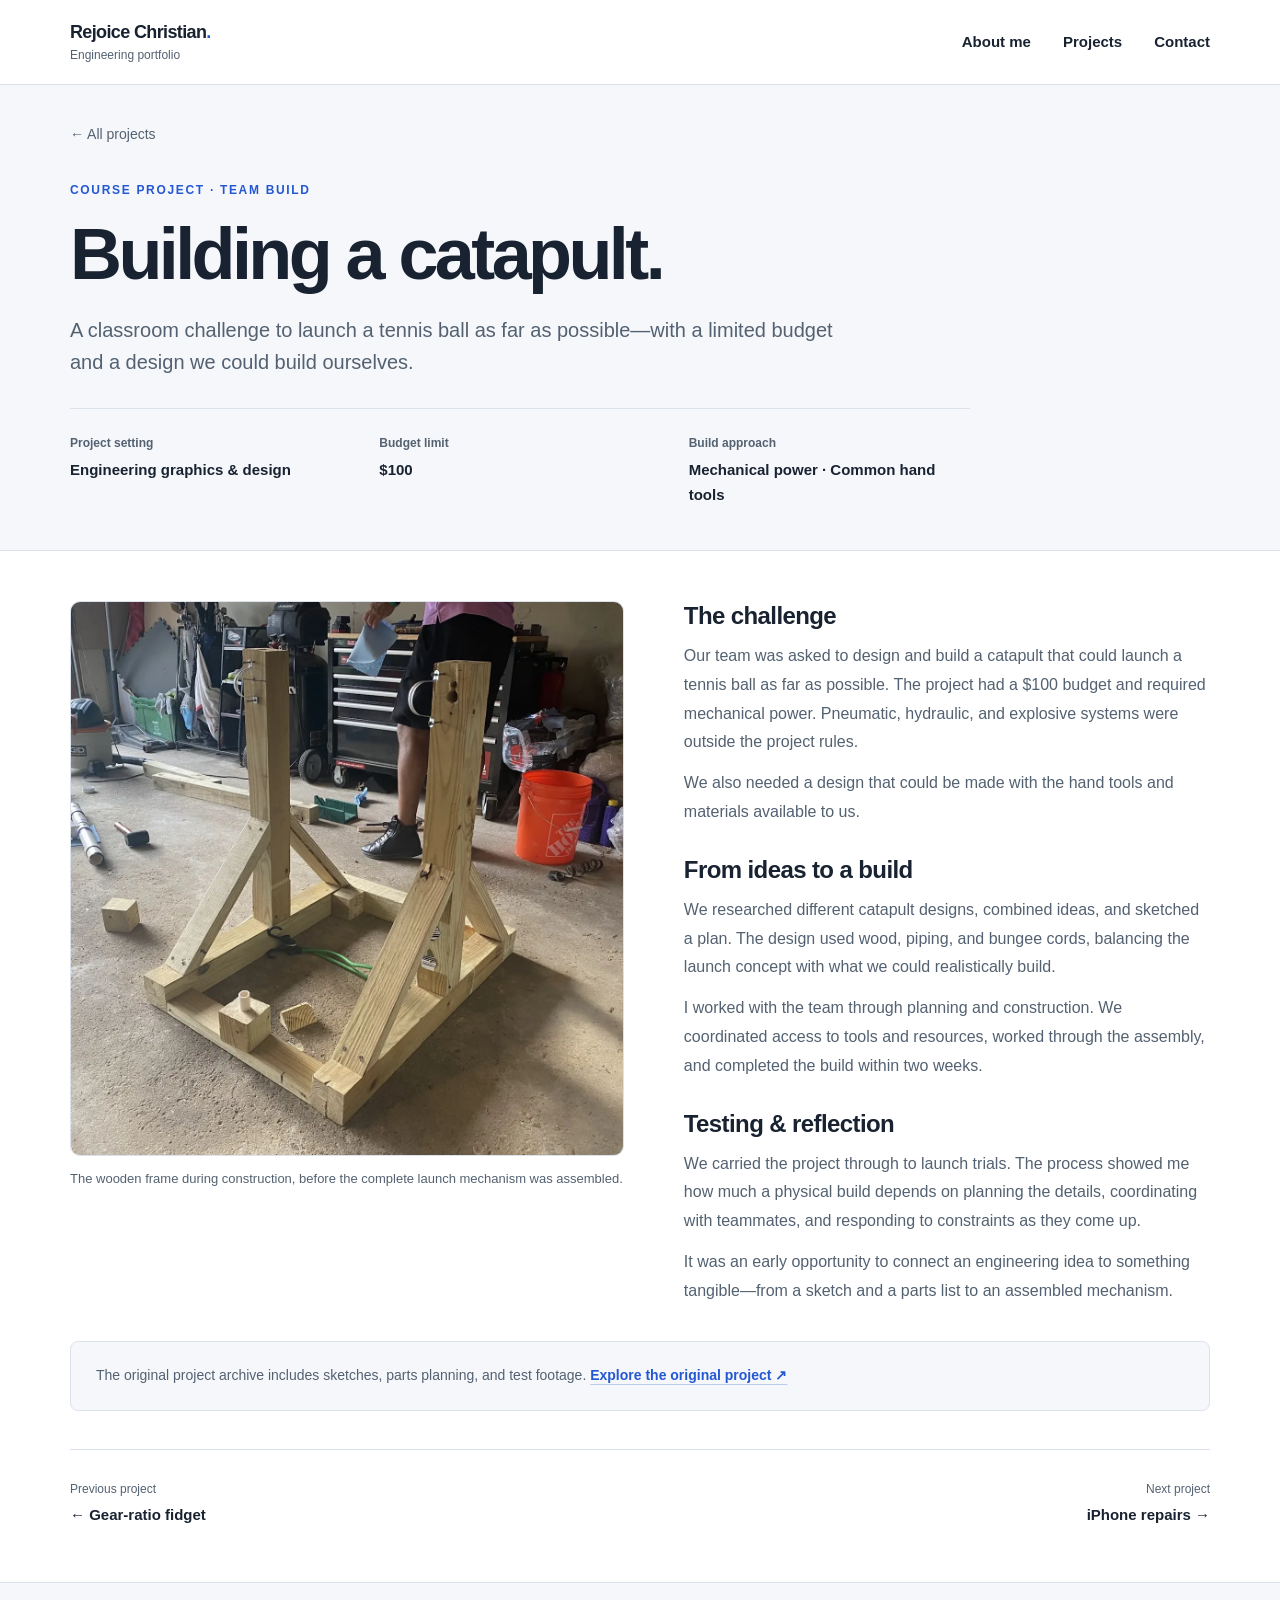
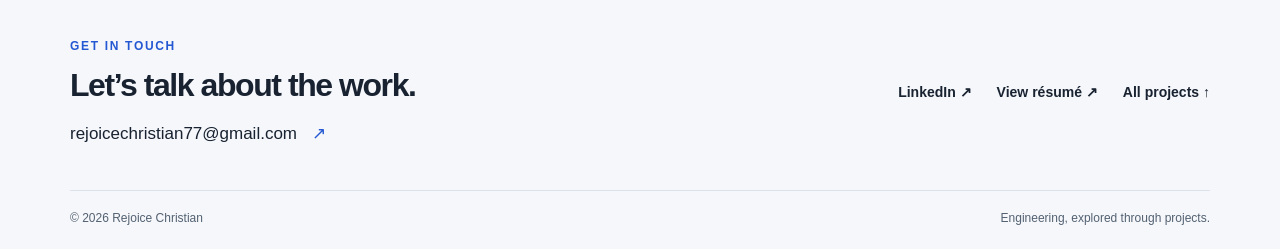
==== projects/catapult.html @ a97dcc9b "Refocus portfolio on About Me and engineering project case studies" ====
<!DOCTYPE html>
<html lang="en">
<head>
  <meta charset="UTF-8">
  <meta name="viewport" content="width=device-width, initial-scale=1">
  <title>Catapult | Rejoice Christian</title>
  <meta name="description" content="A team catapult project by Rejoice Christian: designing and building a tennis-ball launcher with a $100 budget and common hand tools.">
  <meta name="theme-color" content="#2458d3">
  <link rel="icon" href="../assets/favicon.svg" type="image/svg+xml">
  <link rel="stylesheet" href="../styles.css">
</head>
<body class="project-page" id="top">
  <a class="skip-link" href="#main-content">Skip to main content</a>
  <header class="site-header">
    <nav class="container nav-shell" aria-label="Primary navigation">
      <a class="brand" href="../index.html"><strong>Rejoice Christian<span class="accent">.</span></strong><span>Engineering portfolio</span></a>
      <div class="nav-links"><a href="../index.html#about">About me</a><a href="../index.html#work">Projects</a><a href="#contact">Contact</a></div>
    </nav>
  </header>
  <main id="main-content">
    <section class="case-header" aria-labelledby="project-title">
      <div class="container">
        <a class="back-link" href="../index.html#work">← All projects</a>
        <p class="eyebrow">Course project · Team build</p>
        <h1 id="project-title">Building a catapult.</h1>
        <p class="case-intro">A classroom challenge to launch a tennis ball as far as possible—with a limited budget and a design we could build ourselves.</p>
        <dl class="project-facts"><div><dt>Project setting</dt><dd>Engineering graphics &amp; design</dd></div><div><dt>Budget limit</dt><dd>$100</dd></div><div><dt>Build approach</dt><dd>Mechanical power · Common hand tools</dd></div></dl>
      </div>
    </section>
    <div class="container case-content">
      <div class="case-layout">
        <figure>
          <div class="case-image"><img src="../assets/projects/catapult-frame.webp" width="1200" height="1202" alt="Wooden base, uprights, and diagonal supports of the catapult during construction"></div>
          <figcaption>The wooden frame during construction, before the complete launch mechanism was assembled.</figcaption>
        </figure>
        <div class="case-copy">
          <section><h2>The challenge</h2><p>Our team was asked to design and build a catapult that could launch a tennis ball as far as possible. The project had a $100 budget and required mechanical power. Pneumatic, hydraulic, and explosive systems were outside the project rules.</p><p>We also needed a design that could be made with the hand tools and materials available to us.</p></section>
          <section><h2>From ideas to a build</h2><p>We researched different catapult designs, combined ideas, and sketched a plan. The design used wood, piping, and bungee cords, balancing the launch concept with what we could realistically build.</p><p>I worked with the team through planning and construction. We coordinated access to tools and resources, worked through the assembly, and completed the build within two weeks.</p></section>
          <section><h2>Testing &amp; reflection</h2><p>We carried the project through to launch trials. The process showed me how much a physical build depends on planning the details, coordinating with teammates, and responding to constraints as they come up.</p><p>It was an early opportunity to connect an engineering idea to something tangible—from a sketch and a parts list to an assembled mechanism.</p></section>
        </div>
      </div>
      <p class="archive-link">The original project archive includes sketches, parts planning, and test footage. <a class="inline-link" href="https://sites.google.com/view/rejoicechristian/catapult-project" target="_blank" rel="noreferrer">Explore the original project ↗</a></p>
      <nav class="project-pagination" aria-label="Project navigation"><a href="gear-fidget.html"><span>Previous project</span>← Gear-ratio fidget</a><a class="next-project" href="iphone.html"><span>Next project</span>iPhone repairs →</a></nav>
    </div>
  </main>
  <footer class="site-footer" id="contact">
    <div class="container footer-top">
      <div><p class="eyebrow">Get in touch</p><h2>Let’s talk about the work.</h2><a class="contact-email" href="mailto:rejoicechristian77@gmail.com">rejoicechristian77@gmail.com <span aria-hidden="true">↗</span></a></div>
      <div class="footer-links"><a href="https://www.linkedin.com/in/rejoice-christian14" target="_blank" rel="noreferrer">LinkedIn ↗</a><a href="../assets/rejoice-christian-resume.pdf" target="_blank" rel="noreferrer">View résumé ↗</a><a href="../index.html#work">All projects ↑</a></div>
    </div>
    <div class="container footer-bottom"><span>© 2026 Rejoice Christian</span><span>Engineering, explored through projects.</span></div>
  </footer>
</body>
</html>
---- styles.css ----
/* Shared styles for the portfolio and project pages. */
:root {
  --ink: #182230;
  --muted: #536171;
  --blue: #2458d3;
  --blue-dark: #1741a4;
  --paper: #f5f7fb;
  --line: #dce2eb;
  --white: #fff;
}
*, *::before, *::after { box-sizing: border-box; }
html { scroll-behavior: smooth; scroll-padding-top: 108px; }
body { margin: 0; color: var(--ink); background: var(--white); font: 16px/1.65 "Segoe UI", Arial, sans-serif; -webkit-font-smoothing: antialiased; }
a { color: inherit; text-decoration: none; }
img { display: block; max-width: 100%; }
h1, h2, h3, p, figure { margin: 0; }
a, summary { -webkit-tap-highlight-color: transparent; }
a:focus-visible, summary:focus-visible { outline: 3px solid var(--blue); outline-offset: 6px; border-radius: 3px; }
::selection { color: var(--ink); background: #d4e2ff; }
.container { width: min(1140px, calc(100% - 64px)); margin-inline: auto; }
.accent { color: var(--blue); }
.skip-link { position: fixed; z-index: 100; top: 10px; left: 12px; padding: 10px 16px; background: var(--ink); color: white; transform: translateY(-150%); }
.skip-link:focus { transform: translateY(0); }
.site-header { position: sticky; top: 0; z-index: 20; border-bottom: 1px solid var(--line); background: rgba(255,255,255,.97); }
.nav-shell { min-height: 84px; display: flex; align-items: center; justify-content: space-between; gap: 24px; }
.brand { display: flex; flex-direction: column; line-height: 1.25; }
.brand strong { font-size: 18px; letter-spacing: -.035em; }
.brand > span { margin-top: 5px; font-size: 12px; color: var(--muted); }
.nav-links { display: flex; gap: 32px; align-items: center; font-size: 15px; font-weight: 600; }
.nav-links a { padding-block: 8px; }
.nav-links a:hover, .text-link:hover, .footer-links a:hover, .back-link:hover { color: var(--blue); }
.eyebrow { margin-bottom: 15px; color: var(--blue); font-size: 12px; font-weight: 700; letter-spacing: .14em; text-transform: uppercase; }
.about-section { padding: 58px 0 64px; background: var(--paper); }
.about-layout { display: grid; grid-template-columns: 1.25fr .8fr; column-gap: clamp(48px, 7vw, 110px); align-items: start; }
.about-heading { grid-column: 1; grid-row: 1; }
.about-heading h1 { font-size: clamp(56px, 6.9vw, 82px); font-weight: 700; line-height: .99; letter-spacing: -.055em; }
.portrait { grid-column: 2; grid-row: 1 / 3; align-self: center; width: 100%; max-width: 354px; justify-self: end; overflow: hidden; border-radius: 16px; background: #e0e4e9; }
.portrait img { width: 100%; height: auto; aspect-ratio: 4 / 5; object-fit: cover; object-position: center 27%; }
.about-story { grid-column: 1; grid-row: 2; margin-top: 26px; max-width: 600px; }
.about-story .lead { font-size: 20px; line-height: 1.55; color: var(--ink); }
.about-story p + p { margin-top: 16px; font-size: 17px; line-height: 1.7; color: var(--muted); }
.intro-actions { display: flex; align-items: center; gap: 27px; margin-top: 27px; }
.button { display: inline-flex; align-items: center; justify-content: center; gap: 24px; padding: 12px 20px; border: 1px solid var(--blue); border-radius: 6px; background: var(--blue); color: white; font-size: 14px; font-weight: 650; transition: background .15s ease; }
.button:hover { background: var(--blue-dark); }
.text-link { font-size: 14px; font-weight: 650; }
.text-link span { margin-left: 8px; }
.section { padding: 70px 0; }
.section-heading { display: flex; align-items: end; justify-content: space-between; gap: 36px; margin-bottom: 32px; }
.section-heading h2, .footer-top h2 { font-size: clamp(30px, 3.3vw, 42px); line-height: 1.18; letter-spacing: -.045em; font-weight: 650; }
.section-heading > p { max-width: 390px; color: var(--muted); font-size: 15px; line-height: 1.7; }
.section-heading .eyebrow { margin-bottom: 10px; }
.project-grid { display: grid; grid-template-columns: repeat(2, minmax(0, 1fr)); gap: 28px; }
.project-card { border: 1px solid var(--line); border-radius: 12px; overflow: hidden; background: white; transition: border-color .18s ease, box-shadow .18s ease; }
.project-card:hover { border-color: #a5b9e7; box-shadow: 0 8px 24px rgba(24,34,48,.07); }
.project-card-link { display: flex; flex-direction: column; height: 100%; }
.project-card-link:focus-visible { outline-offset: -4px; }
.project-cover { overflow: hidden; background: #e9edf3; }
.project-cover img { width: 100%; height: 290px; object-fit: cover; object-position: center 58%; transition: transform .25s ease; }
.speaker-cover img { object-position: center 69%; }
.gear-cover img { object-position: center 69%; }
.project-card:hover .project-cover img { transform: scale(1.025); }
.project-card-copy { display: flex; flex-direction: column; flex-grow: 1; padding: 22px 23px 23px; }
.project-type { display: block; font-size: 12px; font-weight: 600; color: var(--muted); line-height: 1.5; }
.project-card h3 { margin: 9px 0 10px; font-size: 26px; font-weight: 650; letter-spacing: -.04em; line-height: 1.25; }
.project-card-copy > p:not(.project-type) { color: var(--muted); font-size: 15px; line-height: 1.7; }
.project-link { display: flex; justify-content: space-between; align-items: center; margin-top: auto; padding-top: 26px; font-size: 14px; font-weight: 650; color: var(--blue); }
.project-link > span { font-size: 20px; line-height: 1; }
.industry-section { background: var(--paper); border-block: 1px solid var(--line); }
.project-accordion { border-top: 1px solid var(--line); }
.project-detail { border-bottom: 1px solid var(--line); }
.project-detail summary { display: grid; grid-template-columns: 34px 1fr 28px; align-items: center; gap: 24px; padding: 26px 0; cursor: pointer; list-style: none; }
.project-detail summary::-webkit-details-marker { display: none; }
.project-number { font-size: 13px; color: var(--muted); font-variant-numeric: tabular-nums; }
.detail-title { display: block; margin-top: 5px; font-size: 26px; line-height: 1.3; font-weight: 600; letter-spacing: -.025em; }
.expand-icon { width: 28px; font-size: 28px; line-height: 1; color: var(--blue); text-align: center; transition: transform .15s ease; }
.project-detail[open] .expand-icon { transform: rotate(45deg); }
.project-detail summary:hover .detail-title { color: var(--blue); }
.detail-body { display: grid; grid-template-columns: repeat(3, minmax(0, 1fr)); gap: 26px; padding: 0 0 30px 58px; }
.detail-body h3 { font-size: 14px; font-weight: 650; margin-bottom: 9px; }
.detail-body p { font-size: 15px; color: var(--muted); line-height: 1.75; }
.confidentiality-note { max-width: 740px; margin-top: 22px; font-size: 13px; line-height: 1.7; color: var(--muted); }
.site-footer { padding: 54px 0 20px; }
.footer-top { display: flex; justify-content: space-between; align-items: center; gap: 36px; padding-bottom: 42px; }
.footer-top h2 { font-size: 32px; }
.footer-top .eyebrow { margin-bottom: 10px; }
.contact-email { display: inline-block; font-size: 17px; margin-top: 15px; text-underline-offset: 5px; overflow-wrap: anywhere; }
.contact-email:hover { text-decoration: underline; }
.contact-email span { color: var(--blue); margin-left: 10px; }
.footer-links { display: flex; align-items: center; gap: 25px; font-size: 14px; font-weight: 600; }
.footer-bottom { display: flex; justify-content: space-between; gap: 20px; padding-top: 18px; border-top: 1px solid var(--line); font-size: 12px; color: var(--muted); }
/* Project detail pages. */
.case-header { padding: 36px 0 42px; background: var(--paper); border-bottom: 1px solid var(--line); }
.back-link { display: inline-flex; align-items: center; gap: 10px; color: var(--muted); font-size: 14px; margin-bottom: 35px; }
.case-header h1 { max-width: 900px; font-size: clamp(44px, 6vw, 72px); line-height: 1.08; letter-spacing: -.05em; }
.case-intro { max-width: 770px; margin-top: 20px; color: var(--muted); font-size: 20px; line-height: 1.6; }
.project-facts { display: grid; grid-template-columns: repeat(3, 1fr); gap: 28px; max-width: 900px; padding-top: 25px; margin: 30px 0 0; border-top: 1px solid var(--line); }
.project-facts dt { margin-bottom: 5px; color: var(--muted); font-size: 12px; font-weight: 600; }
.project-facts dd { margin: 0; font-size: 15px; font-weight: 600; }
.case-content { padding-top: 50px; padding-bottom: 54px; }
.case-layout { display: grid; grid-template-columns: 1fr .95fr; gap: 60px; align-items: start; }
.case-image { background: var(--paper); border-radius: 10px; overflow: hidden; border: 1px solid var(--line); }
.case-image img { width: 100%; max-height: 660px; height: auto; object-fit: contain; }
figcaption { color: var(--muted); font-size: 13px; line-height: 1.65; padding-top: 12px; }
.case-copy section + section { margin-top: 28px; }
.case-copy h2 { margin-bottom: 11px; font-size: 24px; font-weight: 650; letter-spacing: -.025em; line-height: 1.25; }
.case-copy p { color: var(--muted); font-size: 16px; line-height: 1.8; }
.case-copy p + p { margin-top: 12px; }
.case-copy ul { padding-left: 20px; margin: 12px 0 0; color: var(--muted); }
.case-copy li { padding-left: 2px; margin-top: 8px; font-size: 16px; line-height: 1.75; }
.inline-link { color: var(--blue); text-decoration: underline; text-decoration-color: #bbcbed; text-underline-offset: 4px; }
.inline-link:hover { text-decoration-color: var(--blue); }
.archive-link { padding: 22px 25px; margin-top: 36px; border: 1px solid var(--line); border-radius: 8px; background: var(--paper); font-size: 14px; color: var(--muted); }
.archive-link a { font-weight: 650; }
.gallery { display: grid; grid-template-columns: 1fr 1fr; gap: 26px; margin-top: 40px; }
.gallery .case-image img { height: 430px; object-fit: contain; }
.project-pagination { display: flex; justify-content: space-between; align-items: center; gap: 25px; border-top: 1px solid var(--line); padding-top: 30px; margin-top: 38px; font-size: 15px; font-weight: 600; }
.project-pagination a:hover { color: var(--blue); }
.project-pagination span { color: var(--muted); font-size: 12px; font-weight: 400; display: block; margin-bottom: 4px; }
.project-pagination .next-project { text-align: right; }
.project-page .site-footer { background: var(--paper); border-top: 1px solid var(--line); }
@media (max-width: 980px) {
  .about-layout { column-gap: 48px; }
  .about-story .lead { font-size: 18px; }
  .about-story p + p { font-size: 16px; }
  .section-heading { display: block; }
  .section-heading > p { margin-top: 15px; max-width: 620px; }
  .desktop-break { display: none; }
  .project-grid { gap: 18px; }
  .project-cover img { height: 210px; }
  .project-card-copy { padding: 20px; }
  .project-card h3 { font-size: 24px; }
  .footer-top { align-items: start; }
  .footer-links { flex-direction: column; align-items: start; gap: 12px; }
  .case-layout { gap: 36px; }
}
@media (max-width: 760px) {
  html { scroll-padding-top: 98px; }
  .container { width: calc(100% - 40px); }
  .nav-shell { min-height: 76px; gap: 20px; }
  .nav-links { gap: 20px; font-size: 14px; }
  .brand strong { font-size: 16px; }
  .brand > span { font-size: 11px; }
  .about-section { padding: 34px 0 42px; }
  .about-layout { grid-template-columns: 1fr 150px; gap: 25px 25px; align-items: center; }
  .about-heading h1 { font-size: clamp(48px, 8.4vw, 62px); }
  .portrait { grid-row: 1; width: 150px; border-radius: 10px; }
  .about-story { grid-column: 1 / -1; grid-row: 2; margin-top: 0; max-width: none; }
  .about-story .lead { font-size: 19px; }
  .eyebrow { margin-bottom: 12px; font-size: 11px; }
  .intro-actions { margin-top: 23px; }
  .section { padding: 44px 0; }
  .section-heading { margin-bottom: 25px; }
  .section-heading h2 { max-width: 580px; }
  .project-grid { grid-template-columns: 1fr; gap: 24px; }
  .project-cover img { height: clamp(230px, 55vw, 360px); }
  .project-card-copy { padding: 23px; }
  .project-card h3 { font-size: 28px; }
  .project-card-copy > p:not(.project-type) { max-width: 570px; font-size: 16px; }
  .project-link { padding-top: 22px; }
  .project-detail summary { gap: 15px; grid-template-columns: 26px 1fr 24px; padding: 23px 0; }
  .detail-title { font-size: 23px; }
  .detail-body { grid-template-columns: 1fr; gap: 20px; padding-left: 41px; }
  .site-footer { padding-top: 40px; }
  .footer-top { gap: 30px; flex-direction: column; padding-bottom: 30px; }
  .footer-top h2 { font-size: 30px; }
  .footer-links { flex-direction: row; flex-wrap: wrap; gap: 23px; }
  .footer-bottom { font-size: 11px; }
  .case-header { padding-top: 26px; padding-bottom: 32px; }
  .back-link { margin-bottom: 28px; }
  .case-header h1 { font-size: 48px; }
  .case-intro { font-size: 18px; }
  .project-facts { gap: 20px; }
  .project-facts dd { font-size: 14px; }
  .case-content { padding-top: 32px; padding-bottom: 35px; }
  .case-layout { grid-template-columns: 1fr; gap: 34px; }
  .case-image img { max-height: 610px; }
  .gallery .case-image img { height: 330px; }
}
@media (max-width: 470px) {
  html { scroll-padding-top: 124px; }
  .nav-shell { min-height: 96px; flex-wrap: wrap; justify-content: flex-start; gap: 12px; padding-top: 15px; padding-bottom: 10px; }
  .brand { width: 100%; }
  .brand > span { display: none; }
  .nav-links { width: 100%; gap: 28px; font-size: 13px; }
  .nav-links a { padding-block: 3px; }
  .about-layout { grid-template-columns: minmax(0, 1fr) 116px; gap: 24px 12px; }
  .portrait { width: 116px; }
  .about-heading h1 { font-size: clamp(36px, 10vw, 46px); }
  .about-story .lead { font-size: 18px; }
  .intro-actions { gap: 23px; }
  .button { padding: 12px 16px; gap: 16px; font-size: 13px; }
  .text-link { font-size: 13px; }
  .section-heading h2 { font-size: 32px; }
  .footer-bottom { flex-direction: column; gap: 4px; }
  .contact-email { font-size: 15px; }
  .project-facts { grid-template-columns: 1fr; gap: 15px; }
  .project-facts dt { margin-bottom: 2px; }
  .case-header h1 { font-size: 42px; }
  .gallery { grid-template-columns: 1fr; }
  .gallery .case-image img { height: auto; max-height: 560px; }
  .project-pagination { font-size: 14px; gap: 20px; }
}
@media (prefers-reduced-motion: reduce) {
  html { scroll-behavior: auto; }
  *, *::before, *::after { transition: none !important; animation: none !important; }
}
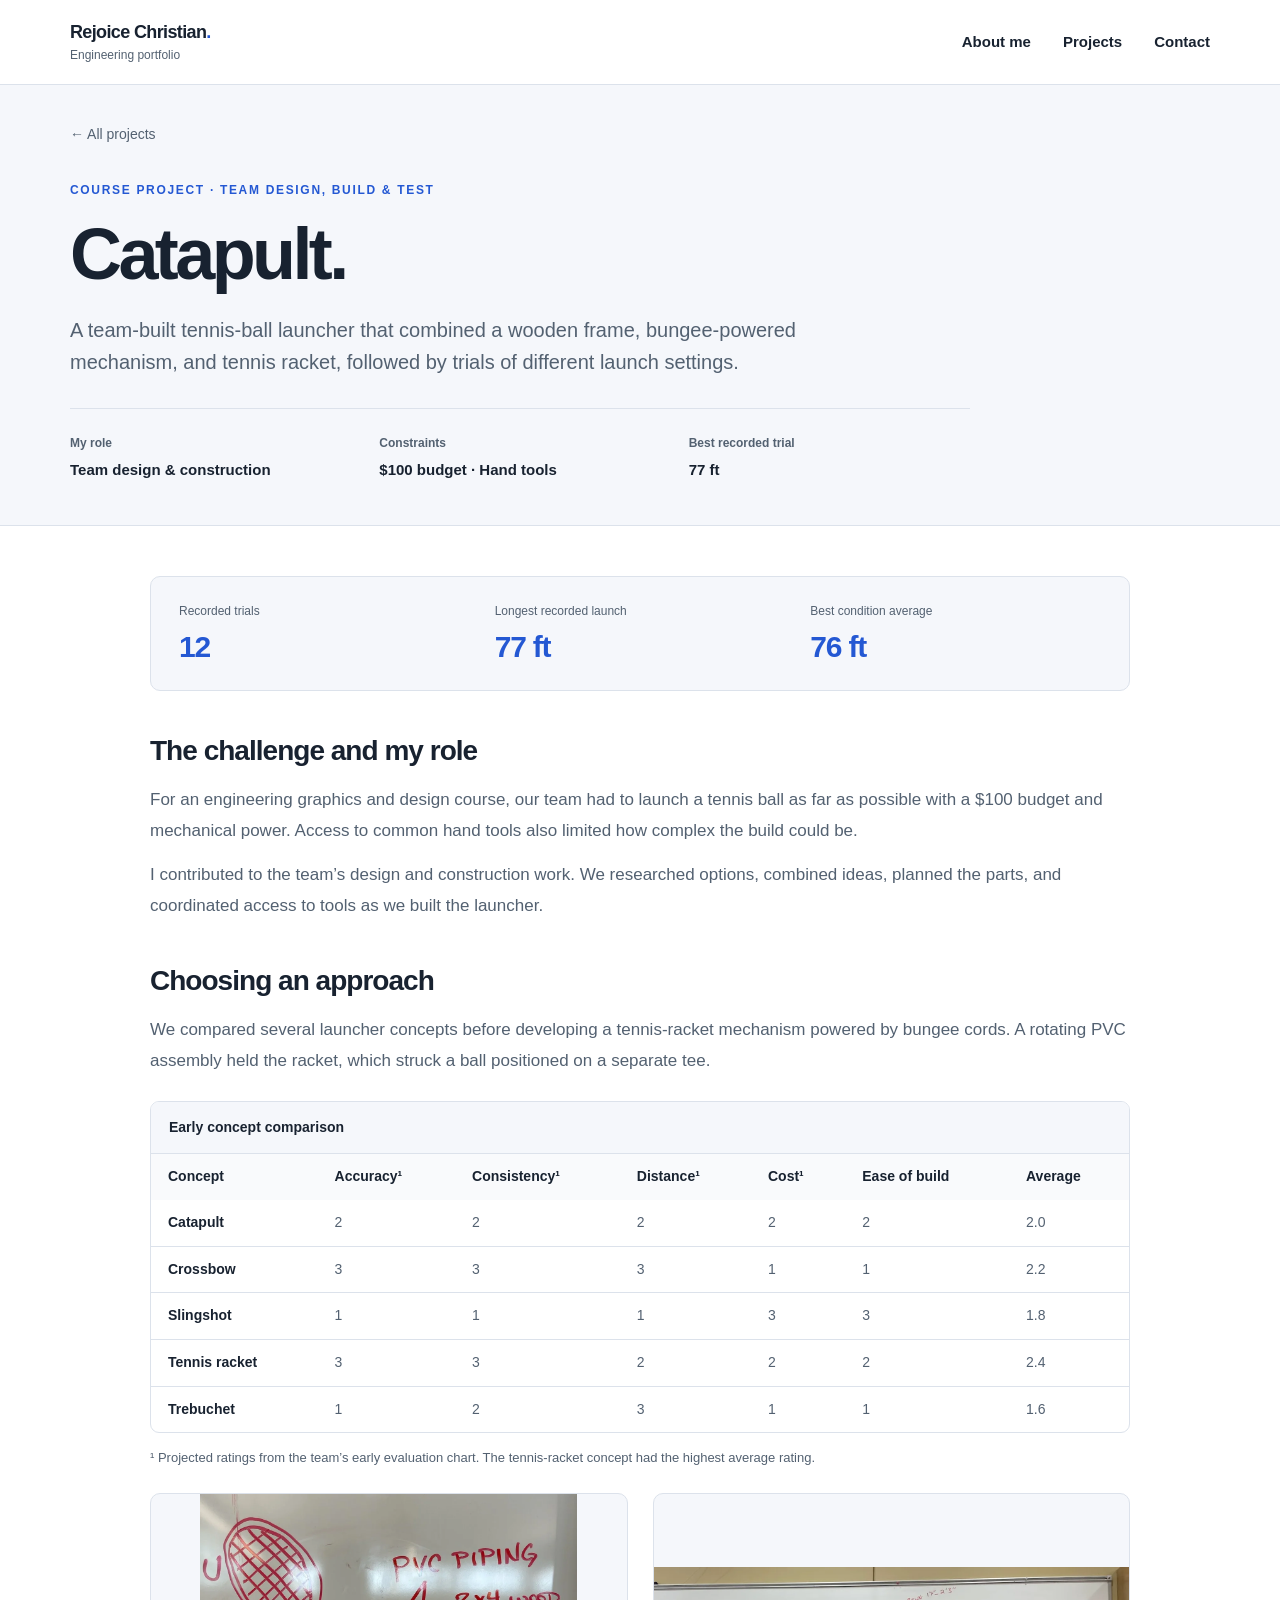
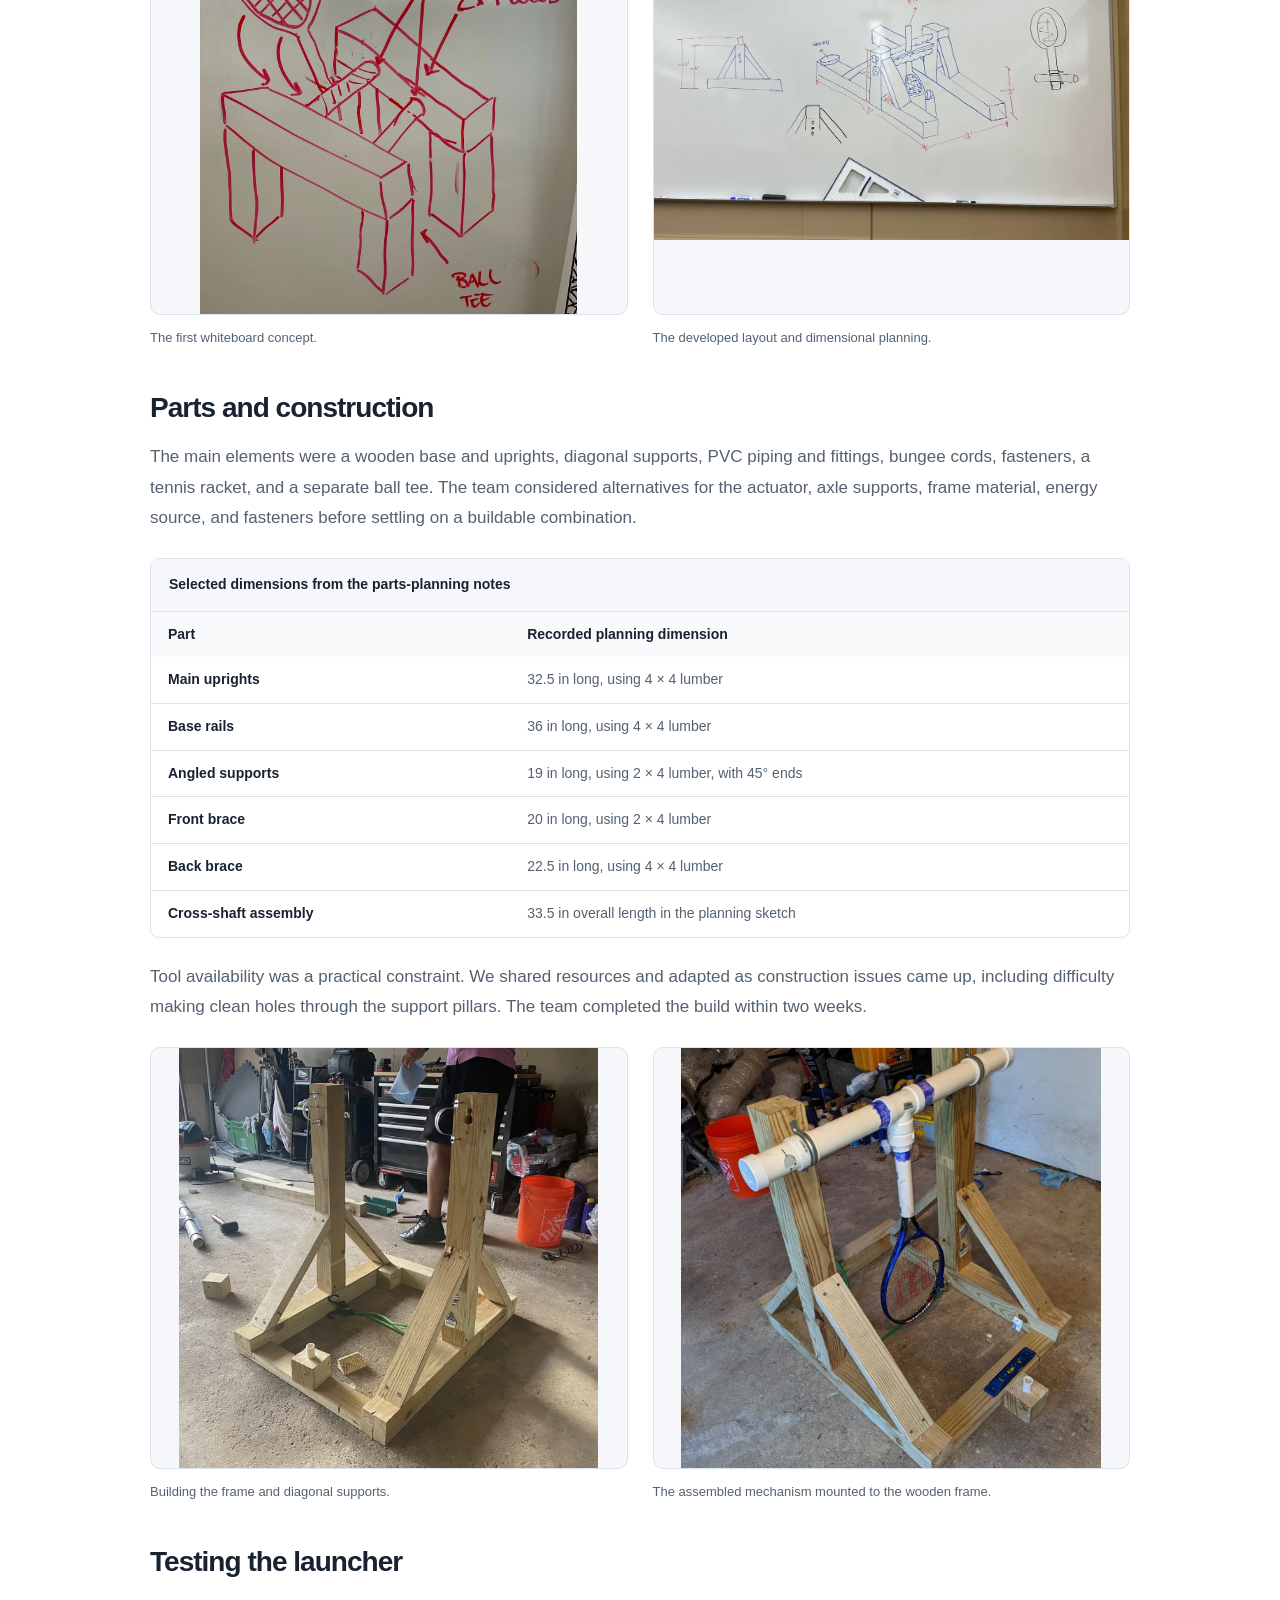
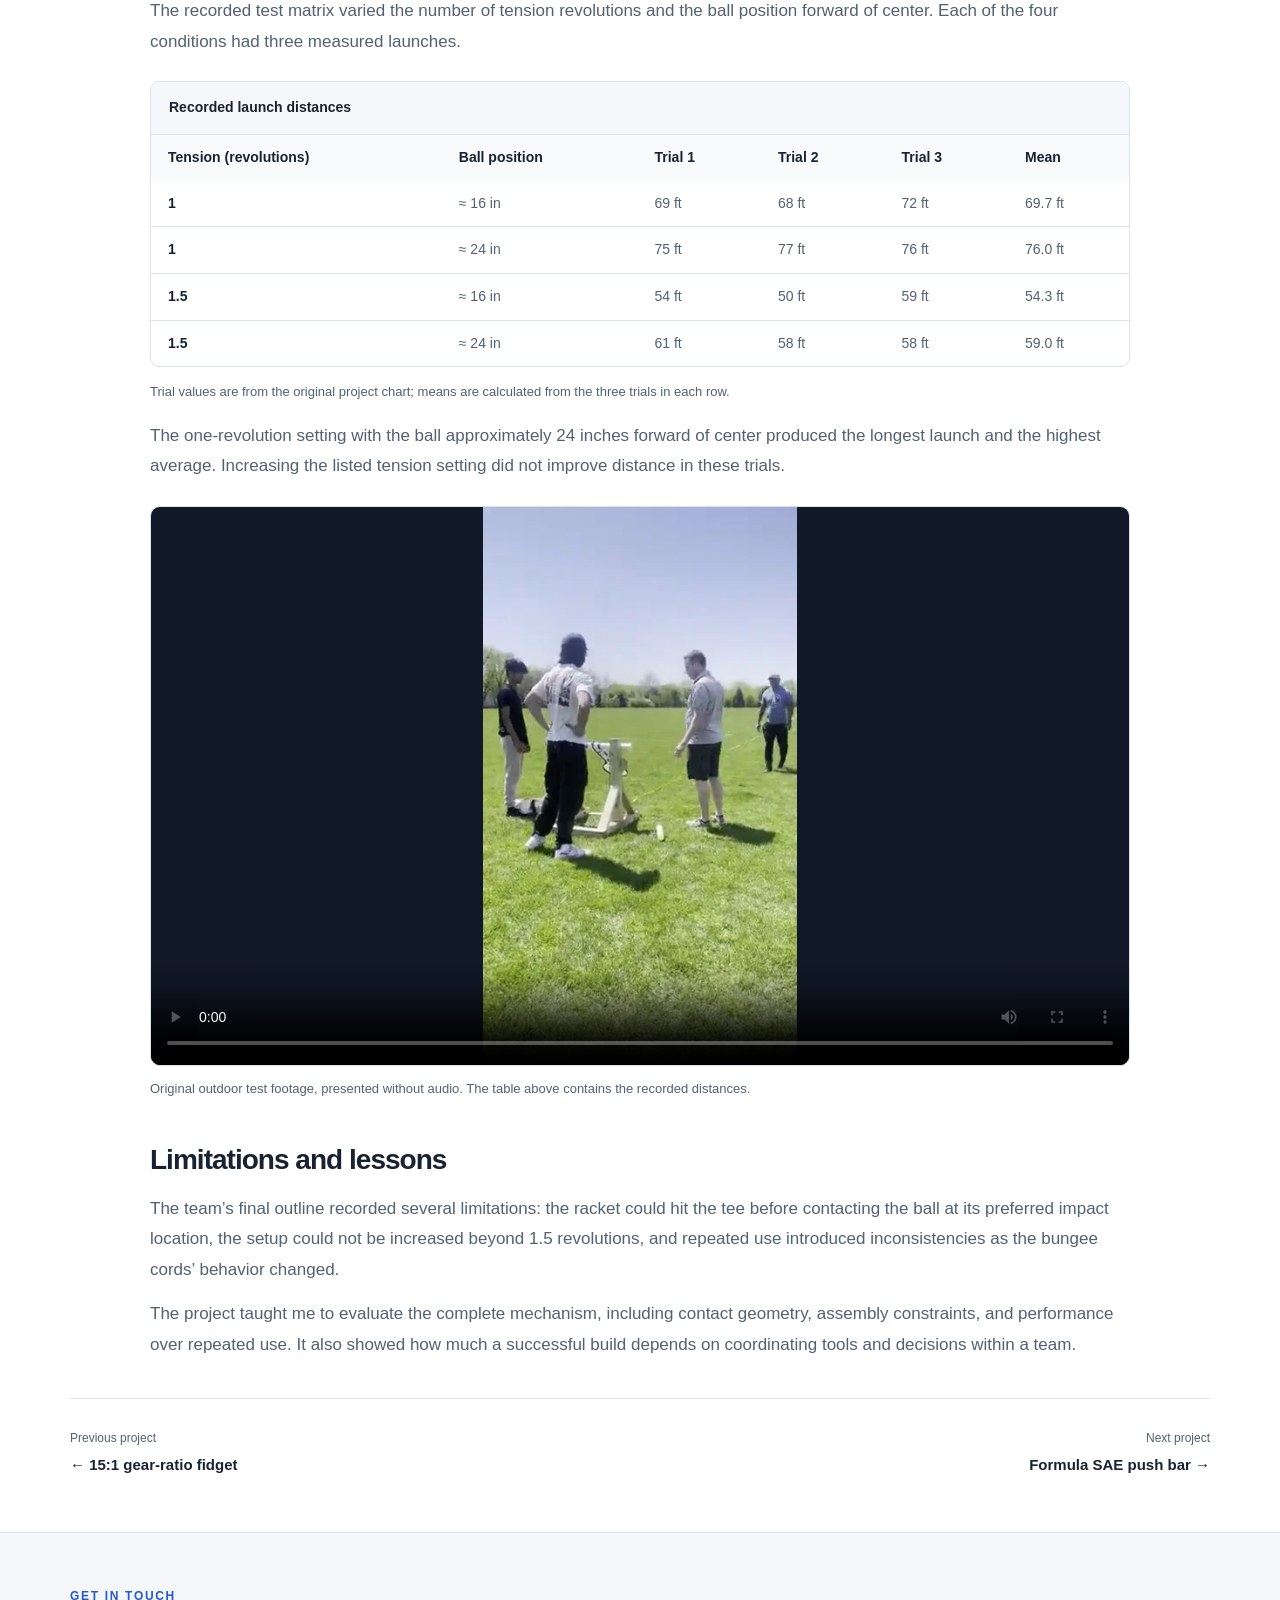
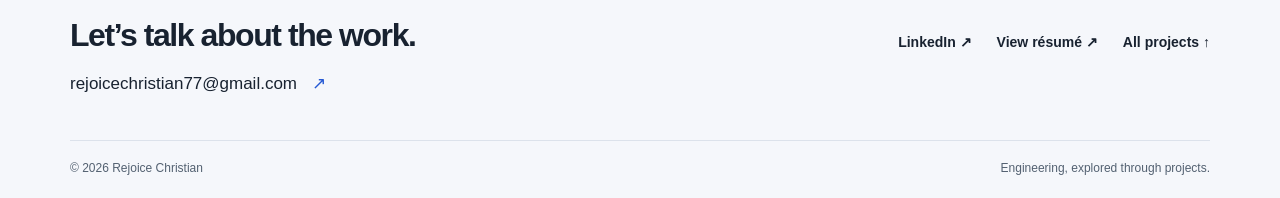
==== commit 32aeb600: "Add ME 347 Project 2 and complete self-contained project case studies Bring each project's descripti" ====
--- a/projects/catapult.html
+++ b/projects/catapult.html
@@ -4,10 +4,10 @@
   <meta charset="UTF-8">
   <meta name="viewport" content="width=device-width, initial-scale=1">
   <title>Catapult | Rejoice Christian</title>
-  <meta name="description" content="A team catapult project by Rejoice Christian: designing and building a tennis-ball launcher with a $100 budget and common hand tools.">
+  <meta name="description" content="Designing and building a launcher under a $100 budget, then comparing 12 recorded trials across four test conditions.">
   <meta name="theme-color" content="#2458d3">
   <link rel="icon" href="../assets/favicon.svg" type="image/svg+xml">
-  <link rel="stylesheet" href="../styles.css">
+  <link rel="stylesheet" href="../styles.css?v=projects-2">
 </head>
 <body class="project-page" id="top">
   <a class="skip-link" href="#main-content">Skip to main content</a>
@@ -18,29 +18,15 @@
     </nav>
   </header>
   <main id="main-content">
-    <section class="case-header" aria-labelledby="project-title">
-      <div class="container">
-        <a class="back-link" href="../index.html#work">← All projects</a>
-        <p class="eyebrow">Course project · Team build</p>
-        <h1 id="project-title">Building a catapult.</h1>
-        <p class="case-intro">A classroom challenge to launch a tennis ball as far as possible—with a limited budget and a design we could build ourselves.</p>
-        <dl class="project-facts"><div><dt>Project setting</dt><dd>Engineering graphics &amp; design</dd></div><div><dt>Budget limit</dt><dd>$100</dd></div><div><dt>Build approach</dt><dd>Mechanical power · Common hand tools</dd></div></dl>
-      </div>
-    </section>
-    <div class="container case-content">
-      <div class="case-layout">
-        <figure>
-          <div class="case-image"><img src="../assets/projects/catapult-frame.webp" width="1200" height="1202" alt="Wooden base, uprights, and diagonal supports of the catapult during construction"></div>
-          <figcaption>The wooden frame during construction, before the complete launch mechanism was assembled.</figcaption>
-        </figure>
-        <div class="case-copy">
-          <section><h2>The challenge</h2><p>Our team was asked to design and build a catapult that could launch a tennis ball as far as possible. The project had a $100 budget and required mechanical power. Pneumatic, hydraulic, and explosive systems were outside the project rules.</p><p>We also needed a design that could be made with the hand tools and materials available to us.</p></section>
-          <section><h2>From ideas to a build</h2><p>We researched different catapult designs, combined ideas, and sketched a plan. The design used wood, piping, and bungee cords, balancing the launch concept with what we could realistically build.</p><p>I worked with the team through planning and construction. We coordinated access to tools and resources, worked through the assembly, and completed the build within two weeks.</p></section>
-          <section><h2>Testing &amp; reflection</h2><p>We carried the project through to launch trials. The process showed me how much a physical build depends on planning the details, coordinating with teammates, and responding to constraints as they come up.</p><p>It was an early opportunity to connect an engineering idea to something tangible—from a sketch and a parts list to an assembled mechanism.</p></section>
-        </div>
-      </div>
-      <p class="archive-link">The original project archive includes sketches, parts planning, and test footage. <a class="inline-link" href="https://sites.google.com/view/rejoicechristian/catapult-project" target="_blank" rel="noreferrer">Explore the original project ↗</a></p>
-      <nav class="project-pagination" aria-label="Project navigation"><a href="gear-fidget.html"><span>Previous project</span>← Gear-ratio fidget</a><a class="next-project" href="iphone.html"><span>Next project</span>iPhone repairs →</a></nav>
+    <section class="case-header" aria-labelledby="project-title"><div class="container">
+      <a class="back-link" href="../index.html#work">← All projects</a>
+      <p class="eyebrow">Course project · Team design, build &amp; test</p>
+      <h1 id="project-title">Catapult.</h1>
+      <p class="case-intro">A team-built tennis-ball launcher that combined a wooden frame, bungee-powered mechanism, and tennis racket, followed by trials of different launch settings.</p>
+      <dl class="project-facts"><div><dt>My role</dt><dd>Team design &amp; construction</dd></div><div><dt>Constraints</dt><dd>$100 budget · Hand tools</dd></div><div><dt>Best recorded trial</dt><dd>77 ft</dd></div></dl>
+    </div></section>
+    <div class="container case-content"><div class="project-story"><dl class="result-strip"><div><dt>Recorded trials</dt><dd>12</dd></div><div><dt>Longest recorded launch</dt><dd>77 ft</dd></div><div><dt>Best condition average</dt><dd>76 ft</dd></div></dl><section class="story-section"><h2>The challenge and my role</h2><p>For an engineering graphics and design course, our team had to launch a tennis ball as far as possible with a $100 budget and mechanical power. Access to common hand tools also limited how complex the build could be.</p><p>I contributed to the team’s design and construction work. We researched options, combined ideas, planned the parts, and coordinated access to tools as we built the launcher.</p></section><section class="story-section"><h2>Choosing an approach</h2><p>We compared several launcher concepts before developing a tennis-racket mechanism powered by bungee cords. A rotating PVC assembly held the racket, which struck a ball positioned on a separate tee.</p><div class="table-scroll" role="region" aria-label="Early concept comparison" tabindex="0"><table><caption>Early concept comparison</caption><thead><tr><th scope="col">Concept</th><th scope="col">Accuracy¹</th><th scope="col">Consistency¹</th><th scope="col">Distance¹</th><th scope="col">Cost¹</th><th scope="col">Ease of build</th><th scope="col">Average</th></tr></thead><tbody><tr><th scope="row">Catapult</th><td>2</td><td>2</td><td>2</td><td>2</td><td>2</td><td>2.0</td></tr><tr><th scope="row">Crossbow</th><td>3</td><td>3</td><td>3</td><td>1</td><td>1</td><td>2.2</td></tr><tr><th scope="row">Slingshot</th><td>1</td><td>1</td><td>1</td><td>3</td><td>3</td><td>1.8</td></tr><tr><th scope="row">Tennis racket</th><td>3</td><td>3</td><td>2</td><td>2</td><td>2</td><td>2.4</td></tr><tr><th scope="row">Trebuchet</th><td>1</td><td>2</td><td>3</td><td>1</td><td>1</td><td>1.6</td></tr></tbody></table></div><p class="table-note">¹ Projected ratings from the team’s early evaluation chart. The tennis-racket concept had the highest average rating.</p><div class="story-gallery"><figure class="story-figure"><div class="story-image"><img src="../assets/projects/catapult-initial-sketch.webp" width="1200" height="1338" alt="Whiteboard concept showing a racket mounted on a cross shaft, wooden frame, and separate ball tee" loading="eager"></div><figcaption>The first whiteboard concept.</figcaption></figure><figure class="story-figure"><div class="story-image"><img src="../assets/projects/catapult-detailed-sketch.webp" width="1200" height="689" alt="Detailed whiteboard drawing of the launcher, frame, bracing, and approximate dimensions" loading="lazy"></div><figcaption>The developed layout and dimensional planning.</figcaption></figure></div></section><section class="story-section"><h2>Parts and construction</h2><p>The main elements were a wooden base and uprights, diagonal supports, PVC piping and fittings, bungee cords, fasteners, a tennis racket, and a separate ball tee. The team considered alternatives for the actuator, axle supports, frame material, energy source, and fasteners before settling on a buildable combination.</p><div class="table-scroll" role="region" aria-label="Selected dimensions from the parts-planning notes" tabindex="0"><table><caption>Selected dimensions from the parts-planning notes</caption><thead><tr><th scope="col">Part</th><th scope="col">Recorded planning dimension</th></tr></thead><tbody><tr><th scope="row">Main uprights</th><td>32.5 in long, using 4 × 4 lumber</td></tr><tr><th scope="row">Base rails</th><td>36 in long, using 4 × 4 lumber</td></tr><tr><th scope="row">Angled supports</th><td>19 in long, using 2 × 4 lumber, with 45° ends</td></tr><tr><th scope="row">Front brace</th><td>20 in long, using 2 × 4 lumber</td></tr><tr><th scope="row">Back brace</th><td>22.5 in long, using 4 × 4 lumber</td></tr><tr><th scope="row">Cross-shaft assembly</th><td>33.5 in overall length in the planning sketch</td></tr></tbody></table></div><p>Tool availability was a practical constraint. We shared resources and adapted as construction issues came up, including difficulty making clean holes through the support pillars. The team completed the build within two weeks.</p><div class="story-gallery"><figure class="story-figure"><div class="story-image"><img src="../assets/projects/catapult-frame.webp" width="1200" height="1202" alt="Wooden catapult base, uprights, and braces during construction" loading="lazy"></div><figcaption>Building the frame and diagonal supports.</figcaption></figure><figure class="story-figure"><div class="story-image"><img src="../assets/projects/catapult-assembly.webp" width="1200" height="1200" alt="Assembled launcher with PVC axle, bungee drive, and mounted tennis racket" loading="lazy"></div><figcaption>The assembled mechanism mounted to the wooden frame.</figcaption></figure></div></section><section class="story-section"><h2>Testing the launcher</h2><p>The recorded test matrix varied the number of tension revolutions and the ball position forward of center. Each of the four conditions had three measured launches.</p><div class="table-scroll" role="region" aria-label="Recorded launch distances" tabindex="0"><table><caption>Recorded launch distances</caption><thead><tr><th scope="col">Tension (revolutions)</th><th scope="col">Ball position</th><th scope="col">Trial 1</th><th scope="col">Trial 2</th><th scope="col">Trial 3</th><th scope="col">Mean</th></tr></thead><tbody><tr><th scope="row">1</th><td>≈ 16 in</td><td>69 ft</td><td>68 ft</td><td>72 ft</td><td>69.7 ft</td></tr><tr><th scope="row">1</th><td>≈ 24 in</td><td>75 ft</td><td>77 ft</td><td>76 ft</td><td>76.0 ft</td></tr><tr><th scope="row">1.5</th><td>≈ 16 in</td><td>54 ft</td><td>50 ft</td><td>59 ft</td><td>54.3 ft</td></tr><tr><th scope="row">1.5</th><td>≈ 24 in</td><td>61 ft</td><td>58 ft</td><td>58 ft</td><td>59.0 ft</td></tr></tbody></table></div><p class="table-note">Trial values are from the original project chart; means are calculated from the three trials in each row.</p><p>The one-revolution setting with the ball approximately 24 inches forward of center produced the longest launch and the highest average. Increasing the listed tension setting did not improve distance in these trials.</p><figure class="story-figure story-video"><video controls playsinline preload="metadata" poster="../assets/projects/catapult-test-poster.webp" aria-label="Outdoor catapult test footage"><source src="../assets/projects/catapult-test.mp4" type="video/mp4"><p>This browser cannot play the video. The photos and description on this page cover the project.</p></video><figcaption>Original outdoor test footage, presented without audio. The table above contains the recorded distances.</figcaption></figure></section><section class="story-section"><h2>Limitations and lessons</h2><p>The team’s final outline recorded several limitations: the racket could hit the tee before contacting the ball at its preferred impact location, the setup could not be increased beyond 1.5 revolutions, and repeated use introduced inconsistencies as the bungee cords’ behavior changed.</p><p>The project taught me to evaluate the complete mechanism, including contact geometry, assembly constraints, and performance over repeated use. It also showed how much a successful build depends on coordinating tools and decisions within a team.</p></section></div>
+      <nav class="project-pagination" aria-label="Project navigation"><a href="gear-fidget.html"><span>Previous project</span>← 15:1 gear-ratio fidget</a><a class="next-project" href="sae-push-bar.html"><span>Next project</span>Formula SAE push bar →</a></nav>
     </div>
   </main>
   <footer class="site-footer" id="contact">
--- a/styles.css
+++ b/styles.css
@@ -58,6 +58,12 @@
 .project-cover img { width: 100%; height: 290px; object-fit: cover; object-position: center 58%; transition: transform .25s ease; }
 .speaker-cover img { object-position: center 69%; }
 .gear-cover img { object-position: center 69%; }
+.analysis-cover img, .mechanism-cover img { object-fit: contain; object-position: center; }
+.analysis-cover { background: #252a31; }
+.mechanism-cover { background: #eeeae4; }
+.project-cover--text { min-height: 290px; padding: 30px; display: flex; flex-direction: column; justify-content: space-between; gap: 24px; background: #eaf0fc; color: #173b87; }
+.project-cover--text > span { font-size: 12px; font-weight: 650; letter-spacing: .07em; text-transform: uppercase; }
+.project-cover--text > strong { font-size: clamp(26px, 2.8vw, 38px); letter-spacing: -.04em; line-height: 1.2; font-weight: 600; }
 .project-card:hover .project-cover img { transform: scale(1.025); }
 .project-card-copy { display: flex; flex-direction: column; flex-grow: 1; padding: 22px 23px 23px; }
 .project-type { display: block; font-size: 12px; font-weight: 600; color: var(--muted); line-height: 1.5; }
@@ -118,6 +124,42 @@
 .project-pagination span { color: var(--muted); font-size: 12px; font-weight: 400; display: block; margin-bottom: 4px; }
 .project-pagination .next-project { text-align: right; }
 .project-page .site-footer { background: var(--paper); border-top: 1px solid var(--line); }
+/* Complete project stories: all supporting content stays on the page. */
+.project-story { max-width: 980px; margin-inline: auto; }
+.story-section { margin-top: 42px; }
+.story-section:first-child { margin-top: 0; }
+.story-section h2 { font-size: 28px; line-height: 1.25; letter-spacing: -.035em; font-weight: 650; margin-bottom: 17px; }
+.story-section > p { font-size: 17px; line-height: 1.8; color: var(--muted); }
+.story-section > p + p { margin-top: 14px; }
+.story-figure { margin-top: 24px; }
+.story-image { border: 1px solid var(--line); border-radius: 10px; overflow: hidden; background: var(--paper); }
+.story-image img { width: 100%; height: auto; max-height: 650px; object-fit: contain; }
+.story-gallery { display: grid; grid-template-columns: repeat(2, minmax(0, 1fr)); gap: 25px; margin-top: 24px; }
+.story-gallery .story-figure { margin-top: 0; }
+.story-gallery .story-image img { height: 420px; }
+.story-video video { display: block; width: 100%; max-height: 560px; border: 1px solid var(--line); border-radius: 10px; background: #111827; }
+.result-strip { display: grid; grid-template-columns: repeat(3, minmax(0, 1fr)); gap: 25px; padding: 25px 28px; margin: 0; background: var(--paper); border: 1px solid var(--line); border-radius: 10px; }
+.result-strip dt { font-size: 12px; color: var(--muted); margin-bottom: 7px; }
+.result-strip dd { margin: 0; font-size: 30px; letter-spacing: -.04em; line-height: 1.2; color: var(--blue); font-weight: 650; }
+.table-scroll { width: 100%; overflow-x: auto; border: 1px solid var(--line); border-radius: 9px; margin: 24px 0; }
+.table-scroll:focus-visible { outline: 3px solid var(--blue); outline-offset: 4px; }
+.table-scroll table { width: 100%; border-collapse: collapse; font-size: 14px; line-height: 1.55; }
+.table-scroll caption { text-align: left; font-size: 14px; font-weight: 650; padding: 15px 18px; color: var(--ink); background: var(--paper); border-bottom: 1px solid var(--line); }
+.table-scroll th, .table-scroll td { padding: 12px 17px; border-bottom: 1px solid var(--line); text-align: left; vertical-align: top; }
+.table-scroll thead th { font-weight: 650; color: var(--ink); background: #f9fafc; }
+.table-scroll tbody th { font-weight: 600; color: var(--ink); }
+.table-scroll td { color: var(--muted); }
+.table-scroll tr:last-child th, .table-scroll tr:last-child td { border-bottom: 0; }
+.story-section > .table-note { font-size: 13px; line-height: 1.65; margin-top: -10px; margin-bottom: 18px; }
+.story-list { padding-left: 23px; margin: 18px 0 0; color: var(--muted); font-size: 17px; line-height: 1.8; }
+.story-list li + li { margin-top: 7px; }
+.story-steps { list-style: none; counter-reset: story-step; padding: 0; margin: 22px 0 0; display: grid; gap: 22px; }
+.story-steps li { counter-increment: story-step; display: grid; grid-template-columns: 34px 1fr; column-gap: 15px; }
+.story-steps li::before { content: counter(story-step, decimal-leading-zero); color: var(--blue); font-size: 13px; font-weight: 650; grid-column: 1; grid-row: 1 / 3; padding-top: 4px; }
+.story-steps h3 { font-size: 18px; font-weight: 650; margin-bottom: 5px; }
+.story-steps p { color: var(--muted); font-size: 16px; line-height: 1.8; }
+.source-note { margin-top: 30px; padding-top: 20px; border-top: 1px solid var(--line); font-size: 13px; line-height: 1.7; color: var(--muted); }
+.equation { white-space: nowrap; font-weight: 600; color: var(--ink); }
 @media (max-width: 980px) {
   .about-layout { column-gap: 48px; }
   .about-story .lead { font-size: 18px; }
@@ -127,6 +169,7 @@
   .desktop-break { display: none; }
   .project-grid { gap: 18px; }
   .project-cover img { height: 210px; }
+  .project-cover--text { min-height: 210px; padding: 23px; }
   .project-card-copy { padding: 20px; }
   .project-card h3 { font-size: 24px; }
   .footer-top { align-items: start; }
@@ -153,6 +196,7 @@
   .section-heading h2 { max-width: 580px; }
   .project-grid { grid-template-columns: 1fr; gap: 24px; }
   .project-cover img { height: clamp(230px, 55vw, 360px); }
+  .project-cover--text { min-height: 230px; }
   .project-card-copy { padding: 23px; }
   .project-card h3 { font-size: 28px; }
   .project-card-copy > p:not(.project-type) { max-width: 570px; font-size: 16px; }
@@ -175,6 +219,15 @@
   .case-layout { grid-template-columns: 1fr; gap: 34px; }
   .case-image img { max-height: 610px; }
   .gallery .case-image img { height: 330px; }
+  .story-section { margin-top: 32px; }
+  .story-section h2 { font-size: 25px; margin-bottom: 13px; }
+  .story-section > p, .story-list { font-size: 16px; }
+  .story-gallery { gap: 20px; }
+  .story-gallery .story-image img { height: 320px; }
+  .result-strip { padding: 20px; gap: 15px; }
+  .result-strip dd { font-size: 25px; }
+  .table-scroll table { min-width: 520px; font-size: 13px; }
+  .table-scroll th, .table-scroll td { padding: 11px 13px; }
 }
 @media (max-width: 470px) {
   html { scroll-padding-top: 124px; }
@@ -199,6 +252,11 @@
   .gallery { grid-template-columns: 1fr; }
   .gallery .case-image img { height: auto; max-height: 560px; }
   .project-pagination { font-size: 14px; gap: 20px; }
+  .story-gallery { grid-template-columns: 1fr; }
+  .story-gallery .story-image img { height: auto; max-height: 530px; }
+  .result-strip { grid-template-columns: 1fr; gap: 18px; }
+  .result-strip dt { margin-bottom: 3px; }
+  .result-strip dd { font-size: 28px; }
 }
 @media (prefers-reduced-motion: reduce) {
   html { scroll-behavior: auto; }
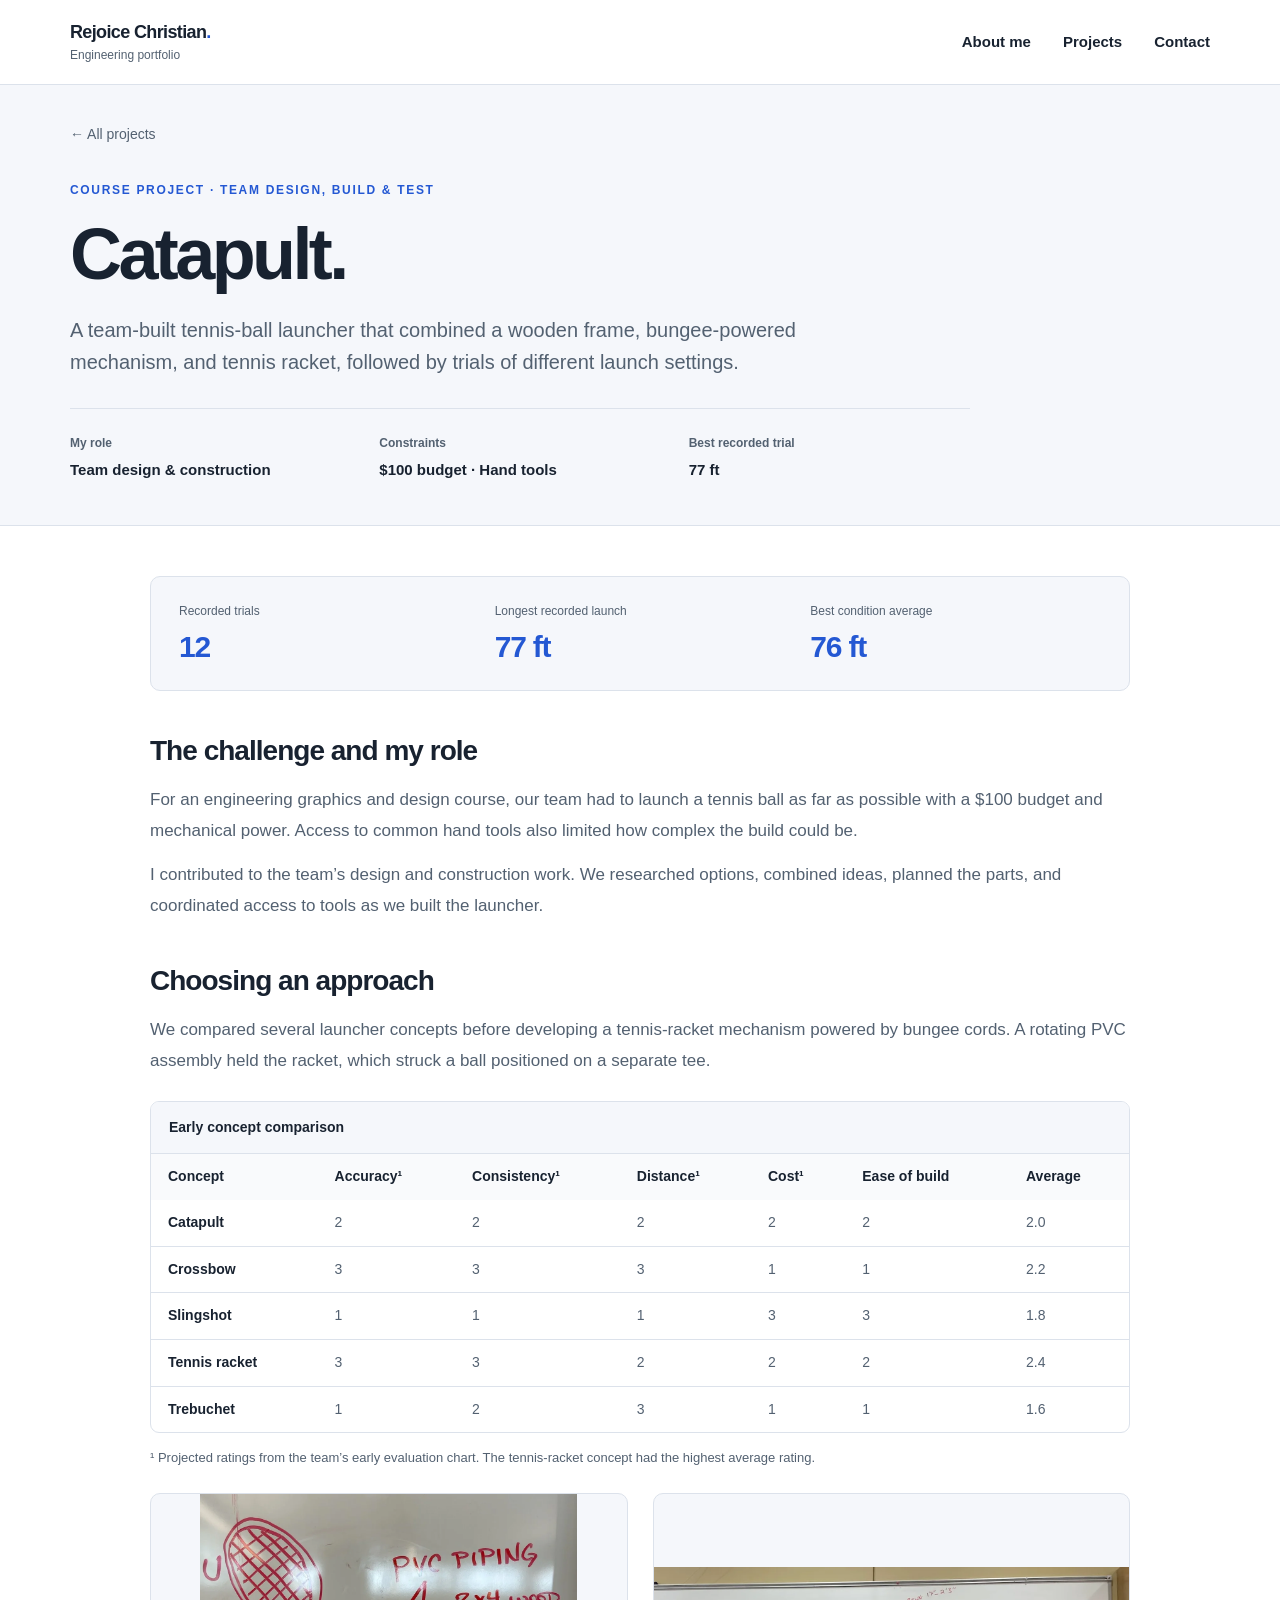
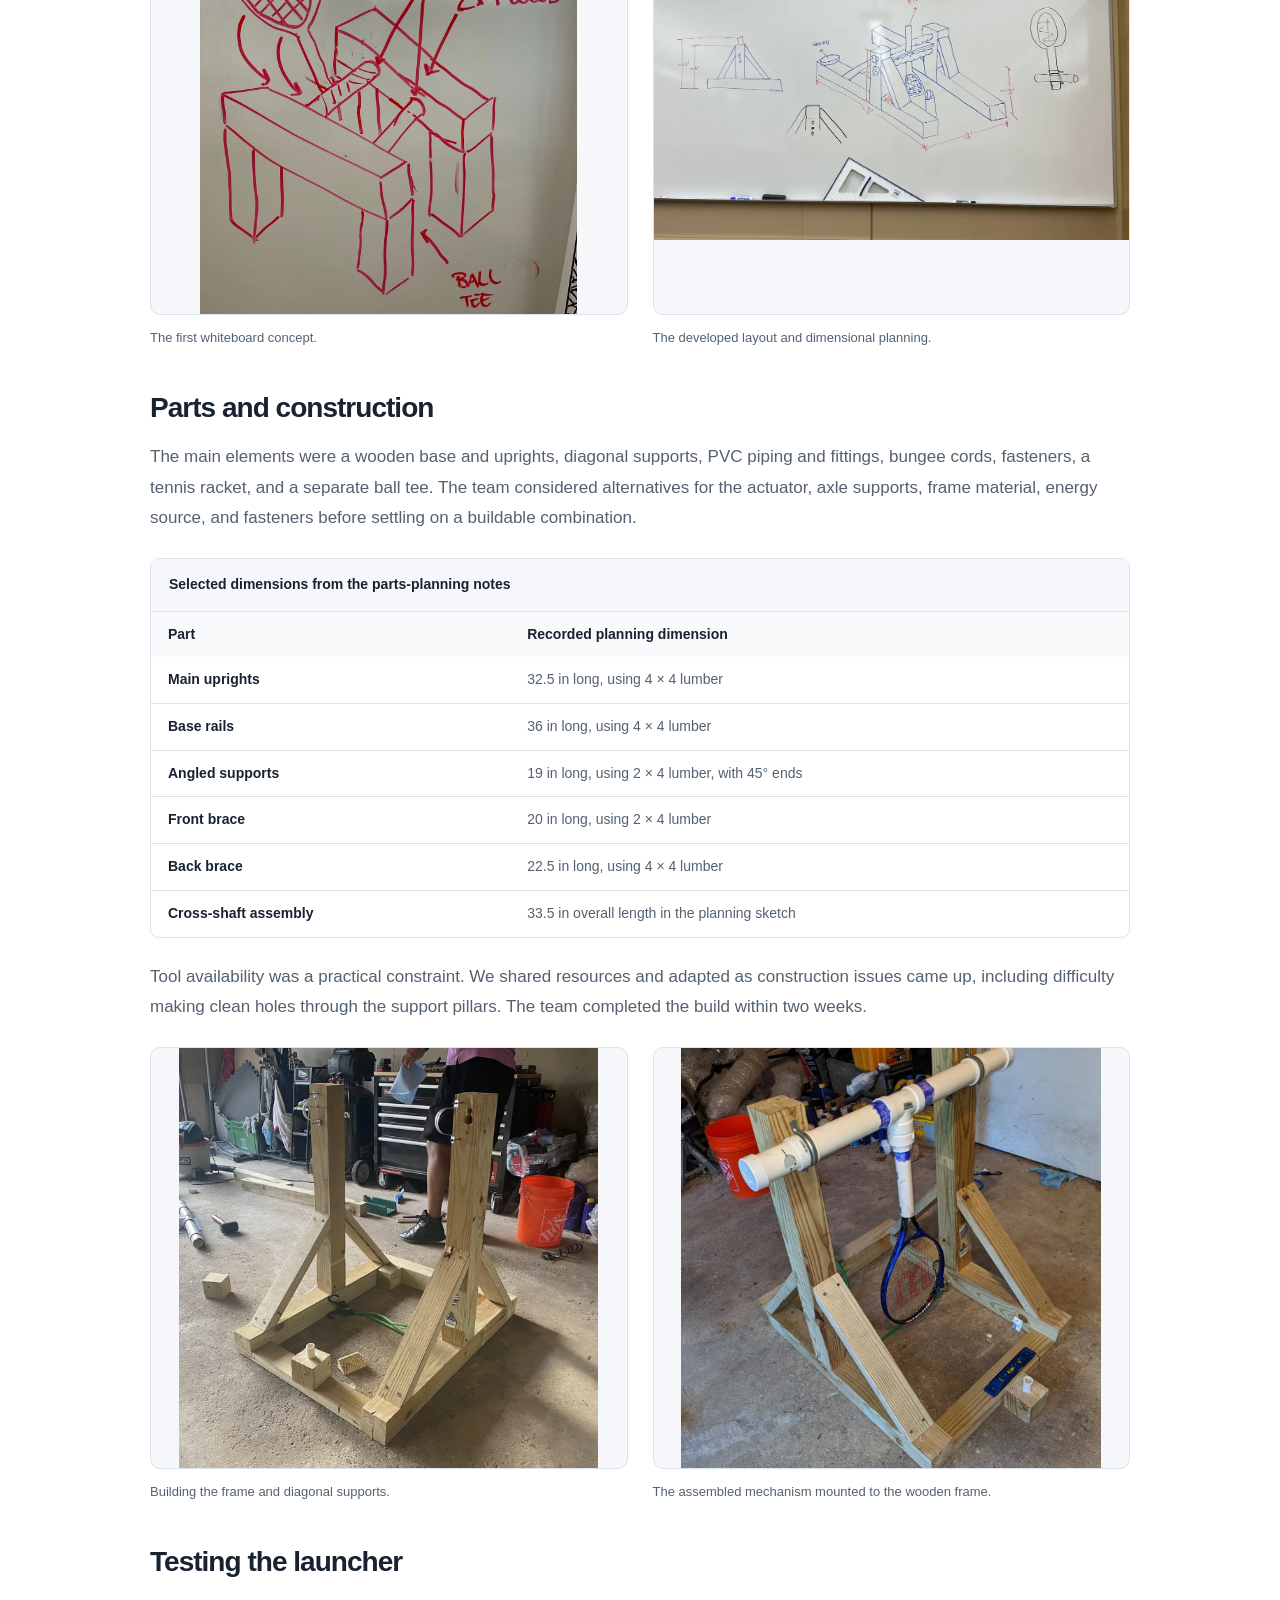
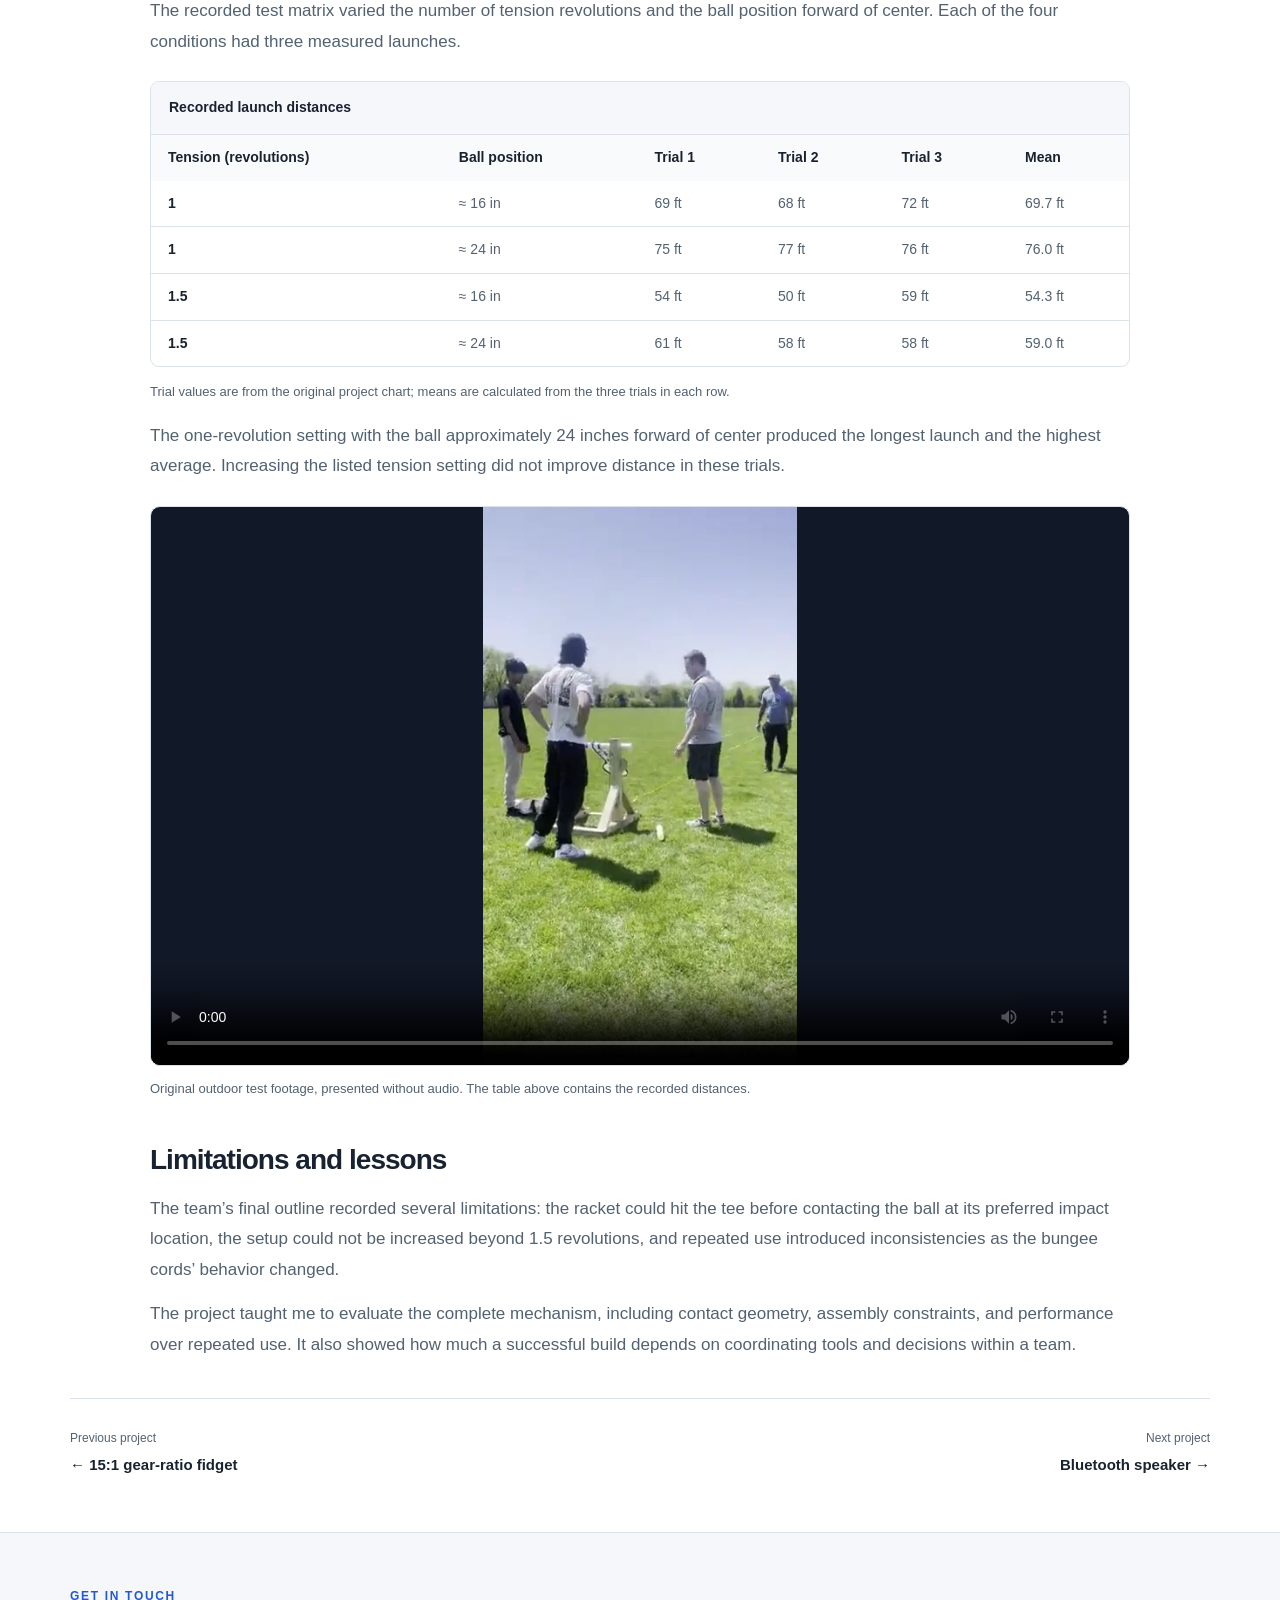
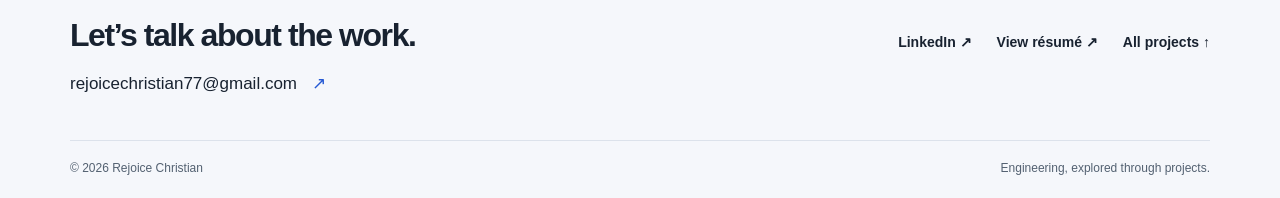
==== commit a0b874ca: "Restore compact team and industry projects below the main portfolio Present Formula SAE and both UL " ====
--- a/projects/catapult.html
+++ b/projects/catapult.html
@@ -26,7 +26,7 @@
       <dl class="project-facts"><div><dt>My role</dt><dd>Team design &amp; construction</dd></div><div><dt>Constraints</dt><dd>$100 budget · Hand tools</dd></div><div><dt>Best recorded trial</dt><dd>77 ft</dd></div></dl>
     </div></section>
     <div class="container case-content"><div class="project-story"><dl class="result-strip"><div><dt>Recorded trials</dt><dd>12</dd></div><div><dt>Longest recorded launch</dt><dd>77 ft</dd></div><div><dt>Best condition average</dt><dd>76 ft</dd></div></dl><section class="story-section"><h2>The challenge and my role</h2><p>For an engineering graphics and design course, our team had to launch a tennis ball as far as possible with a $100 budget and mechanical power. Access to common hand tools also limited how complex the build could be.</p><p>I contributed to the team’s design and construction work. We researched options, combined ideas, planned the parts, and coordinated access to tools as we built the launcher.</p></section><section class="story-section"><h2>Choosing an approach</h2><p>We compared several launcher concepts before developing a tennis-racket mechanism powered by bungee cords. A rotating PVC assembly held the racket, which struck a ball positioned on a separate tee.</p><div class="table-scroll" role="region" aria-label="Early concept comparison" tabindex="0"><table><caption>Early concept comparison</caption><thead><tr><th scope="col">Concept</th><th scope="col">Accuracy¹</th><th scope="col">Consistency¹</th><th scope="col">Distance¹</th><th scope="col">Cost¹</th><th scope="col">Ease of build</th><th scope="col">Average</th></tr></thead><tbody><tr><th scope="row">Catapult</th><td>2</td><td>2</td><td>2</td><td>2</td><td>2</td><td>2.0</td></tr><tr><th scope="row">Crossbow</th><td>3</td><td>3</td><td>3</td><td>1</td><td>1</td><td>2.2</td></tr><tr><th scope="row">Slingshot</th><td>1</td><td>1</td><td>1</td><td>3</td><td>3</td><td>1.8</td></tr><tr><th scope="row">Tennis racket</th><td>3</td><td>3</td><td>2</td><td>2</td><td>2</td><td>2.4</td></tr><tr><th scope="row">Trebuchet</th><td>1</td><td>2</td><td>3</td><td>1</td><td>1</td><td>1.6</td></tr></tbody></table></div><p class="table-note">¹ Projected ratings from the team’s early evaluation chart. The tennis-racket concept had the highest average rating.</p><div class="story-gallery"><figure class="story-figure"><div class="story-image"><img src="../assets/projects/catapult-initial-sketch.webp" width="1200" height="1338" alt="Whiteboard concept showing a racket mounted on a cross shaft, wooden frame, and separate ball tee" loading="eager"></div><figcaption>The first whiteboard concept.</figcaption></figure><figure class="story-figure"><div class="story-image"><img src="../assets/projects/catapult-detailed-sketch.webp" width="1200" height="689" alt="Detailed whiteboard drawing of the launcher, frame, bracing, and approximate dimensions" loading="lazy"></div><figcaption>The developed layout and dimensional planning.</figcaption></figure></div></section><section class="story-section"><h2>Parts and construction</h2><p>The main elements were a wooden base and uprights, diagonal supports, PVC piping and fittings, bungee cords, fasteners, a tennis racket, and a separate ball tee. The team considered alternatives for the actuator, axle supports, frame material, energy source, and fasteners before settling on a buildable combination.</p><div class="table-scroll" role="region" aria-label="Selected dimensions from the parts-planning notes" tabindex="0"><table><caption>Selected dimensions from the parts-planning notes</caption><thead><tr><th scope="col">Part</th><th scope="col">Recorded planning dimension</th></tr></thead><tbody><tr><th scope="row">Main uprights</th><td>32.5 in long, using 4 × 4 lumber</td></tr><tr><th scope="row">Base rails</th><td>36 in long, using 4 × 4 lumber</td></tr><tr><th scope="row">Angled supports</th><td>19 in long, using 2 × 4 lumber, with 45° ends</td></tr><tr><th scope="row">Front brace</th><td>20 in long, using 2 × 4 lumber</td></tr><tr><th scope="row">Back brace</th><td>22.5 in long, using 4 × 4 lumber</td></tr><tr><th scope="row">Cross-shaft assembly</th><td>33.5 in overall length in the planning sketch</td></tr></tbody></table></div><p>Tool availability was a practical constraint. We shared resources and adapted as construction issues came up, including difficulty making clean holes through the support pillars. The team completed the build within two weeks.</p><div class="story-gallery"><figure class="story-figure"><div class="story-image"><img src="../assets/projects/catapult-frame.webp" width="1200" height="1202" alt="Wooden catapult base, uprights, and braces during construction" loading="lazy"></div><figcaption>Building the frame and diagonal supports.</figcaption></figure><figure class="story-figure"><div class="story-image"><img src="../assets/projects/catapult-assembly.webp" width="1200" height="1200" alt="Assembled launcher with PVC axle, bungee drive, and mounted tennis racket" loading="lazy"></div><figcaption>The assembled mechanism mounted to the wooden frame.</figcaption></figure></div></section><section class="story-section"><h2>Testing the launcher</h2><p>The recorded test matrix varied the number of tension revolutions and the ball position forward of center. Each of the four conditions had three measured launches.</p><div class="table-scroll" role="region" aria-label="Recorded launch distances" tabindex="0"><table><caption>Recorded launch distances</caption><thead><tr><th scope="col">Tension (revolutions)</th><th scope="col">Ball position</th><th scope="col">Trial 1</th><th scope="col">Trial 2</th><th scope="col">Trial 3</th><th scope="col">Mean</th></tr></thead><tbody><tr><th scope="row">1</th><td>≈ 16 in</td><td>69 ft</td><td>68 ft</td><td>72 ft</td><td>69.7 ft</td></tr><tr><th scope="row">1</th><td>≈ 24 in</td><td>75 ft</td><td>77 ft</td><td>76 ft</td><td>76.0 ft</td></tr><tr><th scope="row">1.5</th><td>≈ 16 in</td><td>54 ft</td><td>50 ft</td><td>59 ft</td><td>54.3 ft</td></tr><tr><th scope="row">1.5</th><td>≈ 24 in</td><td>61 ft</td><td>58 ft</td><td>58 ft</td><td>59.0 ft</td></tr></tbody></table></div><p class="table-note">Trial values are from the original project chart; means are calculated from the three trials in each row.</p><p>The one-revolution setting with the ball approximately 24 inches forward of center produced the longest launch and the highest average. Increasing the listed tension setting did not improve distance in these trials.</p><figure class="story-figure story-video"><video controls playsinline preload="metadata" poster="../assets/projects/catapult-test-poster.webp" aria-label="Outdoor catapult test footage"><source src="../assets/projects/catapult-test.mp4" type="video/mp4"><p>This browser cannot play the video. The photos and description on this page cover the project.</p></video><figcaption>Original outdoor test footage, presented without audio. The table above contains the recorded distances.</figcaption></figure></section><section class="story-section"><h2>Limitations and lessons</h2><p>The team’s final outline recorded several limitations: the racket could hit the tee before contacting the ball at its preferred impact location, the setup could not be increased beyond 1.5 revolutions, and repeated use introduced inconsistencies as the bungee cords’ behavior changed.</p><p>The project taught me to evaluate the complete mechanism, including contact geometry, assembly constraints, and performance over repeated use. It also showed how much a successful build depends on coordinating tools and decisions within a team.</p></section></div>
-      <nav class="project-pagination" aria-label="Project navigation"><a href="gear-fidget.html"><span>Previous project</span>← 15:1 gear-ratio fidget</a><a class="next-project" href="sae-push-bar.html"><span>Next project</span>Formula SAE push bar →</a></nav>
+      <nav class="project-pagination" aria-label="Project navigation"><a href="gear-fidget.html"><span>Previous project</span>← 15:1 gear-ratio fidget</a><a class="next-project" href="speaker.html"><span>Next project</span>Bluetooth speaker →</a></nav>
     </div>
   </main>
   <footer class="site-footer" id="contact">
